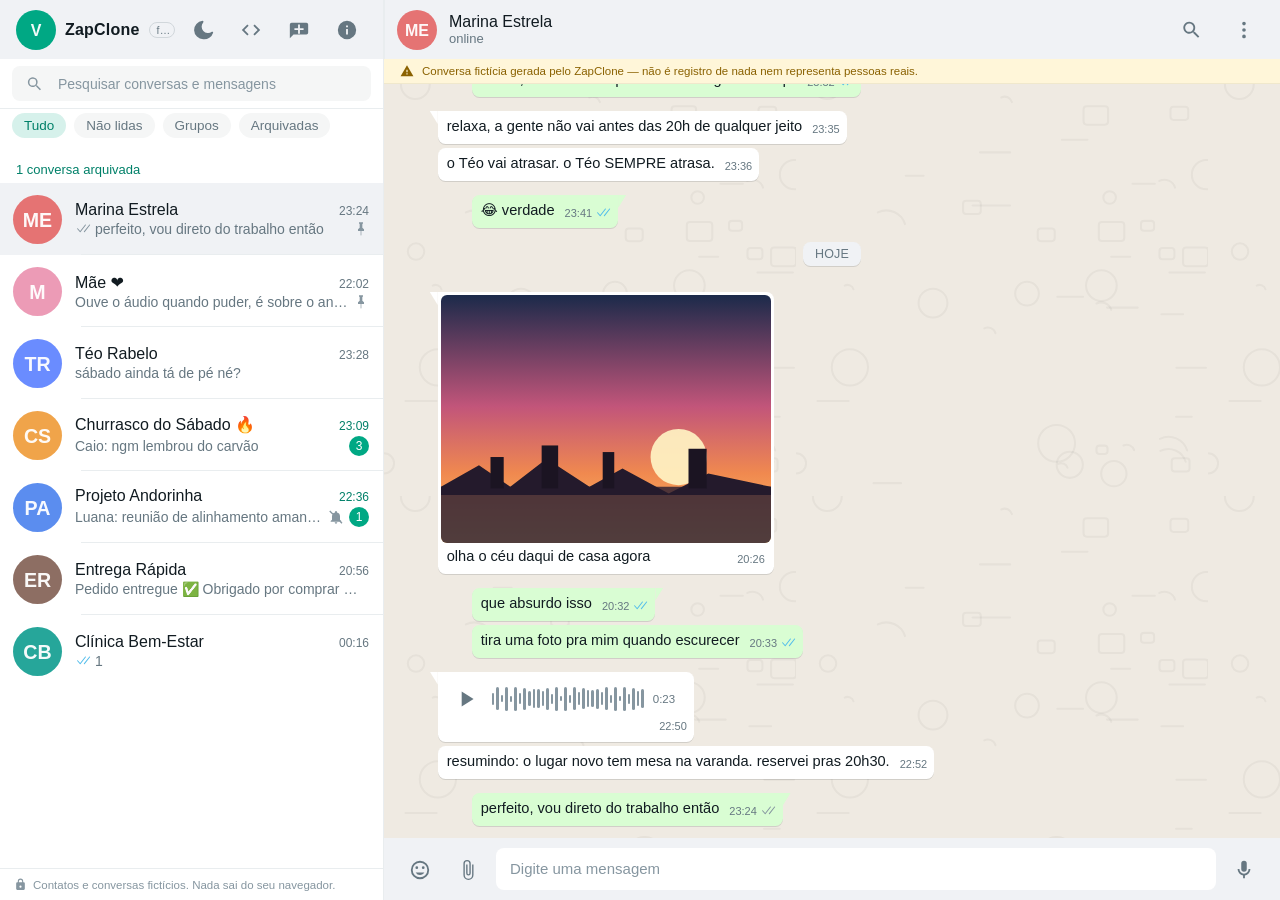
==== zapclone/index.html @ 4e701763 "Add ZapClone, a messaging-app UI clone in vanilla JS New standalone app under zapclone/, alongside t" ====
<!DOCTYPE html>
<html lang="pt-BR" data-theme="light">
<head>
<meta charset="utf-8">
<meta name="viewport" content="width=device-width, initial-scale=1, viewport-fit=cover">
<title>ZapClone — imitador de app de mensagens</title>
<meta name="description" content="Clone da interface de um app de mensagens, feito em HTML/CSS/JS puro. Conversas e contatos totalmente fictícios, com editor de roteiro embutido.">
<meta name="color-scheme" content="light dark">
<link rel="icon" href="data:image/svg+xml,<svg xmlns='http://www.w3.org/2000/svg' viewBox='0 0 32 32'><rect width='32' height='32' rx='8' fill='%2300a884'/><path d='M16 7a9 9 0 0 0-7.8 13.5L7 25l4.6-1.2A9 9 0 1 0 16 7z' fill='%23fff'/></svg>">
<link rel="stylesheet" href="styles.css">
</head>
<body>

<!-- ============================================================
     Sprite de ícones
     ============================================================ -->
<svg style="display:none" aria-hidden="true">
  <symbol id="i-dots" viewBox="0 0 24 24"><path d="M12 7a2 2 0 1 0 0-4 2 2 0 0 0 0 4zm0 7a2 2 0 1 0 0-4 2 2 0 0 0 0 4zm0 7a2 2 0 1 0 0-4 2 2 0 0 0 0 4z"/></symbol>
  <symbol id="i-search" viewBox="0 0 24 24"><path d="M15.01 14h-.8l-.27-.27a6.5 6.5 0 1 0-.7.7l.27.27v.79l5 4.99L20 19l-4.99-5zm-6 0a4.5 4.5 0 1 1 0-9 4.5 4.5 0 0 1 0 9z"/></symbol>
  <symbol id="i-newchat" viewBox="0 0 24 24"><path d="M20 4H4a2 2 0 0 0-2 2v15l4-4h14a2 2 0 0 0 2-2V6a2 2 0 0 0-2-2zm-3 8h-4v4h-2v-4H7v-2h4V6h2v4h4v2z"/></symbol>
  <symbol id="i-back" viewBox="0 0 24 24"><path d="M20 11H7.8l5.6-5.6L12 4l-8 8 8 8 1.4-1.4L7.8 13H20v-2z"/></symbol>
  <symbol id="i-clip" viewBox="0 0 24 24"><path d="M16.5 6v11.5a4 4 0 0 1-8 0V5a2.5 2.5 0 0 1 5 0v10.5a1 1 0 0 1-2 0V6H10v9.5a2.5 2.5 0 0 0 5 0V5a4 4 0 0 0-8 0v12.5a5.5 5.5 0 0 0 11 0V6h-1.5z"/></symbol>
  <symbol id="i-smile" viewBox="0 0 24 24"><path d="M12 2a10 10 0 1 0 0 20 10 10 0 0 0 0-20zm0 18a8 8 0 1 1 0-16 8 8 0 0 1 0 16zM8.5 11a1.5 1.5 0 1 0 0-3 1.5 1.5 0 0 0 0 3zm7 0a1.5 1.5 0 1 0 0-3 1.5 1.5 0 0 0 0 3zM12 17.5c2.03 0 3.8-1.11 4.75-2.75h-9.5A5.49 5.49 0 0 0 12 17.5z"/></symbol>
  <symbol id="i-send" viewBox="0 0 24 24"><path d="M2.01 21 23 12 2.01 3 2 10l15 2-15 2z"/></symbol>
  <symbol id="i-mic" viewBox="0 0 24 24"><path d="M12 14a3 3 0 0 0 3-3V5a3 3 0 0 0-6 0v6a3 3 0 0 0 3 3zm5-3a5 5 0 0 1-10 0H5a7 7 0 0 0 6 6.92V21h2v-3.08A7 7 0 0 0 19 11h-2z"/></symbol>
  <symbol id="i-tick1" viewBox="0 0 16 15"><path d="M10.91 3.316 5.7 10.02a.5.5 0 0 1-.79.02L2.3 7.03a.5.5 0 0 1 .76-.65l2.2 2.56 4.86-6.25a.5.5 0 1 1 .79.62z"/></symbol>
  <symbol id="i-tick2" viewBox="0 0 16 15"><path d="M15.01 3.316 9.8 10.02a.5.5 0 0 1-.79.02l-.3-.34.7-.9 4.81-6.1a.5.5 0 1 1 .79.62zm-4.2 0L5.6 10.02a.5.5 0 0 1-.79.02L2.2 7.03a.5.5 0 0 1 .76-.65l2.2 2.56 4.86-6.25a.5.5 0 1 1 .79.62z"/></symbol>
  <symbol id="i-down" viewBox="0 0 24 24"><path d="M12 15.5 5.5 9l1.4-1.4L12 12.7l5.1-5.1L18.5 9 12 15.5z"/></symbol>
  <symbol id="i-pin" viewBox="0 0 24 24"><path d="M14 4v6l2.5 2.5V15h-4v6l-.5 1-.5-1v-6h-4v-2.5L10 10V4H9V2h6v2h-1z"/></symbol>
  <symbol id="i-mute" viewBox="0 0 24 24"><path d="M12 22a2 2 0 0 0 2-2h-4a2 2 0 0 0 2 2zm6-6v-5a6 6 0 0 0-4.5-5.8V4.5a1.5 1.5 0 0 0-3 0v.7A6 6 0 0 0 6 11v5l-2 2v1h16v-1l-2-2zM3.3 2.3 1.9 3.7l18.4 18.4 1.4-1.4L3.3 2.3z"/></symbol>
  <symbol id="i-play" viewBox="0 0 24 24"><path d="M8 5v14l11-7L8 5z"/></symbol>
  <symbol id="i-pause" viewBox="0 0 24 24"><path d="M6 5h4v14H6V5zm8 0h4v14h-4V5z"/></symbol>
  <symbol id="i-doc" viewBox="0 0 24 28"><path d="M4 0h11l7 7v19a2 2 0 0 1-2 2H4a2 2 0 0 1-2-2V2a2 2 0 0 1 2-2z" opacity=".18"/><path d="M15 0l7 7h-5a2 2 0 0 1-2-2V0z"/><path d="M6 14h12v1.6H6V14zm0 4h12v1.6H6V18zm0 4h8v1.6H6V22z"/></symbol>
  <symbol id="i-x" viewBox="0 0 24 24"><path d="m19 6.41-1.41-1.41L12 10.59 6.41 5 5 6.41 10.59 12 5 17.59 6.41 19 12 13.41 17.59 19 19 17.59 13.41 12 19 6.41z"/></symbol>
  <symbol id="i-info" viewBox="0 0 24 24"><path d="M12 2a10 10 0 1 0 0 20 10 10 0 0 0 0-20zm1 15h-2v-6h2v6zm0-8h-2V7h2v2z"/></symbol>
  <symbol id="i-moon" viewBox="0 0 24 24"><path d="M12.3 22a10 10 0 0 1-.8-19.97c.9-.07 1.35 1.03.73 1.69a7 7 0 0 0 9.4 10.25c.74-.5 1.7.16 1.42 1A10 10 0 0 1 12.3 22z"/></symbol>
  <symbol id="i-sun" viewBox="0 0 24 24"><path d="M12 17a5 5 0 1 1 0-10 5 5 0 0 1 0 10zm0-13.5a1 1 0 0 1 1 1V6a1 1 0 1 1-2 0V4.5a1 1 0 0 1 1-1zm0 15a1 1 0 0 1 1 1V21a1 1 0 1 1-2 0v-1.5a1 1 0 0 1 1-1zM21 11a1 1 0 1 1 0 2h-1.5a1 1 0 1 1 0-2H21zM4.5 11a1 1 0 1 1 0 2H3a1 1 0 1 1 0-2h1.5zm13.8-6.3a1 1 0 0 1 1.42 1.42l-1.07 1.06a1 1 0 0 1-1.41-1.41L18.3 4.7zM6.36 16.93a1 1 0 1 1 1.41 1.41L6.7 19.4A1 1 0 0 1 5.3 18l1.06-1.07zm12 0L19.4 18a1 1 0 0 1-1.41 1.41l-1.06-1.06a1 1 0 0 1 1.41-1.41zM7.77 4.7a1 1 0 0 1-1.41 1.41L5.3 5.05A1 1 0 0 1 6.7 3.64L7.77 4.7z"/></symbol>
  <symbol id="i-code" viewBox="0 0 24 24"><path d="m9.4 16.6-4.6-4.6 4.6-4.6L8 6l-6 6 6 6 1.4-1.4zm5.2 0 4.6-4.6-4.6-4.6L16 6l6 6-6 6-1.4-1.4z"/></symbol>
  <symbol id="i-reply" viewBox="0 0 24 24"><path d="M10 9V5l-7 7 7 7v-4.1c5 0 8.5 1.6 11 5.1-1-5-4-10-11-11z"/></symbol>
  <symbol id="i-warn" viewBox="0 0 24 24"><path d="M1 21h22L12 2 1 21zm12-3h-2v-2h2v2zm0-4h-2v-4h2v4z"/></symbol>
  <symbol id="i-group" viewBox="0 0 24 24"><path d="M16 11a3 3 0 1 0 0-6 3 3 0 0 0 0 6zm-8 0a3 3 0 1 0 0-6 3 3 0 0 0 0 6zm0 2c-2.3 0-7 1.2-7 3.5V19h14v-2.5c0-2.3-4.7-3.5-7-3.5zm8 0c-.3 0-.6 0-1 .1 1.2.8 2 2 2 3.4V19h6v-2.5c0-2.3-4.7-3.5-7-3.5z"/></symbol>
  <symbol id="i-lock" viewBox="0 0 24 24"><path d="M18 8h-1V6a5 5 0 0 0-10 0v2H6a2 2 0 0 0-2 2v10a2 2 0 0 0 2 2h12a2 2 0 0 0 2-2V10a2 2 0 0 0-2-2zM9 6a3 3 0 1 1 6 0v2H9V6zm3 12a2 2 0 1 1 0-4 2 2 0 0 1 0 4z"/></symbol>
  <symbol id="i-chat-art" viewBox="0 0 300 200">
    <rect x="40" y="30" width="150" height="34" rx="17" fill="currentColor" opacity=".22"/>
    <rect x="110" y="76" width="150" height="34" rx="17" fill="currentColor" opacity=".35"/>
    <rect x="40" y="122" width="110" height="34" rx="17" fill="currentColor" opacity=".22"/>
  </symbol>
</svg>

<!-- ============================================================
     Aplicativo
     ============================================================ -->
<div class="app">

  <!-- ------------------------- painel lateral ------------------ -->
  <aside class="sidebar">
    <div class="side-head">
      <div class="brand">
        <span class="avatar sm" id="meAvatar"></span>
        <b>ZapClone</b> <small title="Interface de demonstração com conteúdo fictício">ficção</small>
      </div>
      <button class="icon-btn" id="btnTheme" title="Alternar tema claro/escuro" aria-label="Alternar tema">
        <svg><use href="#i-moon"></use></svg>
      </button>
      <button class="icon-btn" id="btnEditor" title="Editor de roteiro" aria-label="Editor de roteiro">
        <svg><use href="#i-code"></use></svg>
      </button>
      <button class="icon-btn" id="btnNew" title="Nova conversa" aria-label="Nova conversa">
        <svg><use href="#i-newchat"></use></svg>
      </button>
      <button class="icon-btn" id="btnAbout" title="Sobre" aria-label="Sobre">
        <svg><use href="#i-info"></use></svg>
      </button>
    </div>

    <div class="side-search">
      <label class="search-box">
        <svg><use href="#i-search"></use></svg>
        <input id="q" type="search" placeholder="Pesquisar conversas e mensagens" autocomplete="off" aria-label="Pesquisar">
      </label>
    </div>

    <div class="filters" role="group" aria-label="Filtros">
      <button class="chip" data-filter="all"     aria-pressed="true">Tudo</button>
      <button class="chip" data-filter="unread"  aria-pressed="false">Não lidas</button>
      <button class="chip" data-filter="groups"  aria-pressed="false">Grupos</button>
      <button class="chip" data-filter="archived" aria-pressed="false">Arquivadas</button>
    </div>

    <div class="chat-list scroll" id="list" role="list"></div>

    <div class="side-foot">
      <svg><use href="#i-lock"></use></svg>
      <span>Contatos e conversas fictícios. Nada sai do seu navegador.</span>
    </div>
  </aside>

  <!-- ------------------------- conversa ------------------------ -->
  <main class="pane" id="pane">

    <div class="pane-empty" id="paneEmpty">
      <svg class="art" viewBox="0 0 300 200" style="color:var(--text-3)"><use href="#i-chat-art"></use></svg>
      <h2>ZapClone</h2>
      <p>
        Uma recriação da interface de um app de mensagens, em HTML, CSS e JavaScript puro.
        Escolha uma conversa à esquerda — ou abra o <b>editor de roteiro</b> e escreva a sua.
        Todos os contatos e mensagens são inventados.
      </p>
    </div>

    <div id="paneChat" hidden style="display:flex;flex-direction:column;height:100%;min-height:0">
      <header class="chat-head">
        <button class="icon-btn back" id="btnBack" aria-label="Voltar"><svg><use href="#i-back"></use></svg></button>
        <span class="avatar sm" id="headAvatar"></span>
        <div class="who" id="btnProfile" role="button" tabindex="0">
          <b id="headName"></b>
          <span id="headSub"></span>
        </div>
        <button class="icon-btn" id="btnFind" title="Pesquisar na conversa" aria-label="Pesquisar na conversa"><svg><use href="#i-search"></use></svg></button>
        <button class="icon-btn" id="btnChatMenu" title="Mais opções" aria-label="Mais opções"><svg><use href="#i-dots"></use></svg></button>
      </header>

      <div class="fiction-bar">
        <svg><use href="#i-warn"></use></svg>
        <span>Conversa fictícia gerada pelo ZapClone — não é registro de nada nem representa pessoas reais.</span>
      </div>

      <div class="inchat-search" id="findBar">
        <label class="search-box">
          <svg><use href="#i-search"></use></svg>
          <input id="findInput" type="search" placeholder="Pesquisar nesta conversa" autocomplete="off">
        </label>
        <span class="count" id="findCount"></span>
        <button class="icon-btn small" id="findPrev" aria-label="Anterior" style="transform:rotate(180deg)"><svg><use href="#i-down"></use></svg></button>
        <button class="icon-btn small" id="findNext" aria-label="Próximo"><svg><use href="#i-down"></use></svg></button>
        <button class="icon-btn small" id="findClose" aria-label="Fechar busca"><svg><use href="#i-x"></use></svg></button>
      </div>

      <div class="messages scroll" id="messages">
        <div class="messages-inner" id="msgInner"></div>
      </div>

      <button class="jump" id="btnJump" aria-label="Ir para a última mensagem"><svg><use href="#i-down"></use></svg></button>

      <div class="composer">
        <div class="reply-bar" id="replyBar">
          <div class="q"><b id="replyWho"></b><span id="replyText"></span></div>
          <button class="icon-btn small" id="replyCancel" aria-label="Cancelar resposta"><svg><use href="#i-x"></use></svg></button>
        </div>
        <div class="composer-row">
          <button class="icon-btn" id="btnEmoji" title="Emojis" aria-label="Emojis"><svg><use href="#i-smile"></use></svg></button>
          <button class="icon-btn" id="btnAttach" title="Anexar" aria-label="Anexar"><svg><use href="#i-clip"></use></svg></button>
          <div class="input-wrap">
            <textarea id="input" rows="1" placeholder="Digite uma mensagem" aria-label="Mensagem"></textarea>
          </div>
          <button class="icon-btn" id="btnSend" title="Enviar" aria-label="Enviar"><svg><use href="#i-mic"></use></svg></button>
        </div>
        <div class="emoji-pop" id="emojiPop"></div>
      </div>
    </div>
  </main>
</div>

<!-- menus flutuantes -->
<div class="menu" id="menu"></div>

<!-- modal genérico -->
<div class="overlay" id="overlay">
  <div class="modal" role="dialog" aria-modal="true" aria-labelledby="modalTitle">
    <header>
      <h3 id="modalTitle"></h3>
      <button class="icon-btn" id="modalClose" aria-label="Fechar"><svg><use href="#i-x"></use></svg></button>
    </header>
    <div class="body" id="modalBody"></div>
    <footer id="modalFoot"></footer>
  </div>
</div>

<!-- visualizador de imagem -->
<div class="lightbox" id="lightbox">
  <button class="icon-btn close" id="lightboxClose" aria-label="Fechar"><svg><use href="#i-x"></use></svg></button>
  <img id="lightboxImg" alt="">
</div>

<script src="data.js"></script>
<script src="app.js"></script>
</body>
</html>
---- zapclone/styles.css ----
/* ================================================================
   ZapClone — folha de estilo
   ================================================================ */

:root {
  color-scheme: light;

  --band:        #00a884;
  --accent:      #00a884;
  --accent-dark: #008069;
  --link:        #027eb5;

  --app-bg:      #dadbd3;
  --panel:       #ffffff;
  --panel-2:     #f0f2f5;
  --panel-3:     #f5f6f6;
  --hover:       #f5f6f6;
  --active:      #f0f2f5;

  --text:        #111b21;
  --text-2:      #667781;
  --text-3:      #8696a0;
  --divider:     #e9edef;
  --border:      #d1d7db;

  --bubble-in:   #ffffff;
  --bubble-out:  #d9fdd3;
  --bubble-sh:   0 1px .5px rgba(11,20,26,.13);

  --chat-bg:     #efeae2;
  --doodle:      rgba(17,27,33,.045);

  --tick:        #8696a0;
  --tick-read:   #53bdeb;

  --sidebar-w:   min(30vw, 420px);
  --radius:      7.5px;
  --shadow-pop:  0 2px 10px rgba(11,20,26,.16), 0 0 0 1px rgba(11,20,26,.04);

  --font: "Segoe UI", Helvetica, "Helvetica Neue", system-ui, -apple-system, sans-serif;
}

html[data-theme="dark"] {
  color-scheme: dark;

  --band:        #202c33;
  --link:        #53bdeb;

  --app-bg:      #0b141a;
  --panel:       #111b21;
  --panel-2:     #202c33;
  --panel-3:     #182229;
  --hover:       #202c33;
  --active:      #2a3942;

  --text:        #e9edef;
  --text-2:      #8696a0;
  --text-3:      #667781;
  --divider:     #222d34;
  --border:      #2a3942;

  --bubble-in:   #202c33;
  --bubble-out:  #005c4b;
  --bubble-sh:   0 1px .5px rgba(11,20,26,.28);

  --chat-bg:     #0b141a;
  --doodle:      rgba(233,237,239,.035);
}

* { box-sizing: border-box; }

html, body { height: 100%; }
html { overflow: hidden; }

body {
  margin: 0;
  font-family: var(--font);
  font-size: 14.5px;
  color: var(--text);
  background: var(--app-bg);
  overflow: hidden;
  -webkit-font-smoothing: antialiased;
}

/* faixa verde de fundo, igual ao WhatsApp Web */
body::before {
  content: "";
  position: fixed;
  inset: 0 0 auto 0;
  height: 127px;
  background: var(--band);
  z-index: 0;
  transition: background .2s;
}

button, input, textarea { font: inherit; color: inherit; }
button { background: none; border: 0; cursor: pointer; padding: 0; }
::selection { background: rgba(0,168,132,.3); }

/* --- scrollbars ------------------------------------------------ */
.scroll { overflow-y: auto; overscroll-behavior: contain; scrollbar-width: thin; scrollbar-color: var(--border) transparent; }
.scroll::-webkit-scrollbar { width: 6px; }
.scroll::-webkit-scrollbar-thumb { background: var(--border); border-radius: 3px; }
.scroll::-webkit-scrollbar-track { background: transparent; }

/* ================================================================
   SHELL
   ================================================================ */
.app {
  position: relative;
  z-index: 1;
  height: 100%;
  max-width: 1600px;
  margin: 0 auto;
  display: grid;
  grid-template-columns: var(--sidebar-w) 1fr;
  grid-template-rows: minmax(0, 1fr);
  overflow: hidden;
  background: var(--panel);
  box-shadow: 0 6px 18px rgba(11,20,26,.15);
}
@media (min-width: 1441px) { .app { height: calc(100% - 38px); margin: 19px auto; } }

/* ================================================================
   SIDEBAR
   ================================================================ */
.sidebar {
  display: flex;
  flex-direction: column;
  min-width: 0;
  min-height: 0;
  background: var(--panel);
  border-right: 1px solid var(--divider);
}

.side-head {
  flex: 0 0 auto;
  height: 59px;
  padding: 0 16px;
  display: flex;
  align-items: center;
  gap: 8px;
  background: var(--panel-2);
}
.side-head .brand {
  font-weight: 600;
  font-size: 16px;
  letter-spacing: .2px;
  margin-right: auto;
  min-width: 0;
  display: flex;
  align-items: center;
  gap: 9px;
  white-space: nowrap;
}
.side-head .brand b { font-weight: 600; }
.side-head .brand small {
  font-weight: 400;
  font-size: 10.5px;
  color: var(--text-2);
  border: 1px solid var(--border);
  border-radius: 999px;
  padding: 1px 7px;
  white-space: nowrap;
  overflow: hidden;
  text-overflow: ellipsis;
}

.icon-btn {
  width: 40px; height: 40px;
  border-radius: 50%;
  display: grid; place-items: center;
  color: var(--text-2);
  flex: 0 0 auto;
  transition: background .15s, color .15s;
}
.icon-btn:hover { background: var(--active); color: var(--text); }
.icon-btn svg { width: 22px; height: 22px; fill: currentColor; pointer-events: none; }
.icon-btn.small { width: 34px; height: 34px; }
.icon-btn.small svg { width: 19px; height: 19px; }

/* --- busca ----------------------------------------------------- */
.side-search {
  flex: 0 0 auto;
  padding: 7px 12px;
  display: flex;
  gap: 8px;
  align-items: center;
  border-bottom: 1px solid var(--divider);
  background: var(--panel);
}
.search-box {
  flex: 1;
  position: relative;
  display: flex;
  align-items: center;
  background: var(--panel-3);
  border-radius: 8px;
  height: 35px;
  padding: 0 12px 0 0;
}
html[data-theme="dark"] .search-box { background: var(--panel-2); }
.search-box svg { width: 18px; height: 18px; fill: var(--text-3); margin: 0 12px 0 14px; flex: 0 0 auto; }
.search-box input {
  flex: 1; min-width: 0;
  border: 0; outline: 0; background: none;
  font-size: 14px;
}
.search-box input::placeholder { color: var(--text-3); }

.filters { display: flex; gap: 8px; padding: 4px 12px 10px; flex-wrap: wrap; }
.chip {
  border-radius: 999px;
  padding: 5px 12px;
  font-size: 13.5px;
  color: var(--text-2);
  background: var(--panel-3);
  transition: background .15s, color .15s;
}
html[data-theme="dark"] .chip { background: var(--panel-2); }
.chip:hover { background: var(--active); }
.chip[aria-pressed="true"] { background: rgba(0,168,132,.16); color: var(--accent-dark); }
html[data-theme="dark"] .chip[aria-pressed="true"] { color: #d9fdd3; }

/* --- lista de conversas ---------------------------------------- */
.chat-list { flex: 1; min-height: 0; }

.list-label {
  padding: 14px 16px 6px;
  font-size: 13px;
  color: var(--accent-dark);
  font-weight: 500;
}
html[data-theme="dark"] .list-label { color: var(--accent); }

.row {
  display: flex;
  gap: 13px;
  padding: 0 14px 0 13px;
  height: 72px;
  align-items: center;
  cursor: pointer;
  position: relative;
  transition: background .12s;
}
.row:hover { background: var(--hover); }
.row.sel { background: var(--active); }
.row::after {
  content: "";
  position: absolute;
  left: 81px; right: 0; bottom: 0;
  border-bottom: 1px solid var(--divider);
}
.row:last-child::after { border: 0; }

.avatar {
  width: 49px; height: 49px;
  border-radius: 50%;
  flex: 0 0 auto;
  display: grid; place-items: center;
  color: #fff;
  font-weight: 600;
  font-size: 18px;
  letter-spacing: .3px;
  user-select: none;
  overflow: hidden;
}
.avatar.sm { width: 40px; height: 40px; font-size: 15px; }
.avatar.xs { width: 28px; height: 28px; font-size: 11px; }

.row-body { flex: 1; min-width: 0; display: flex; flex-direction: column; gap: 2px; }
.row-top { display: flex; align-items: baseline; gap: 8px; }
.row-name {
  font-size: 16px;
  flex: 1; min-width: 0;
  overflow: hidden; text-overflow: ellipsis; white-space: nowrap;
}
.row-time { font-size: 12px; color: var(--text-2); flex: 0 0 auto; }
.row.has-unread .row-time { color: var(--accent-dark); }
html[data-theme="dark"] .row.has-unread .row-time { color: var(--accent); }

.row-bot { display: flex; align-items: center; gap: 5px; }
.row-prev {
  flex: 1; min-width: 0;
  font-size: 14px; color: var(--text-2);
  display: flex; align-items: center; gap: 4px;
}
.row-prev > span {
  min-width: 0;
  overflow: hidden; text-overflow: ellipsis; white-space: nowrap;
}
.row-prev .tick { flex: 0 0 auto; }

.badge {
  min-width: 20px; height: 20px;
  border-radius: 999px;
  background: var(--accent);
  color: #fff;
  font-size: 12px; font-weight: 500;
  display: grid; place-items: center;
  padding: 0 6px;
  flex: 0 0 auto;
}
.row-flags { display: flex; align-items: center; gap: 4px; color: var(--text-3); }
.row-flags svg { width: 16px; height: 16px; fill: currentColor; }

.empty-list { padding: 40px 24px; text-align: center; color: var(--text-2); font-size: 14px; }

/* --- rodapé do painel ------------------------------------------ */
.side-foot {
  flex: 0 0 auto;
  padding: 9px 14px;
  border-top: 1px solid var(--divider);
  font-size: 11.5px;
  color: var(--text-3);
  display: flex; align-items: center; gap: 6px;
}
.side-foot svg { width: 13px; height: 13px; fill: currentColor; flex: 0 0 auto; }

/* ================================================================
   PAINEL DA CONVERSA
   ================================================================ */
.pane { display: flex; flex-direction: column; min-width: 0; min-height: 0; position: relative; background: var(--chat-bg); }

/* estado vazio */
.pane-empty {
  height: 100%;
  display: flex; flex-direction: column;
  align-items: center; justify-content: center;
  gap: 18px; text-align: center;
  background: var(--panel-3);
  border-bottom: 6px solid var(--accent);
  padding: 24px;
}
html[data-theme="dark"] .pane-empty { background: var(--panel-3); }
.pane-empty h2 { font-size: 32px; font-weight: 300; color: var(--text); margin: 0; }
.pane-empty p { color: var(--text-2); font-size: 14px; max-width: 460px; line-height: 1.6; margin: 0; }
.pane-empty .art { width: 280px; max-width: 60vw; opacity: .9; }

.chat-head {
  flex: 0 0 auto;
  height: 59px;
  padding: 0 16px 0 12px;
  background: var(--panel-2);
  display: flex; align-items: center; gap: 12px;
  border-left: 1px solid var(--divider);
  z-index: 3;
}
.chat-head .back { display: none; }
.chat-head .who { flex: 1; min-width: 0; cursor: pointer; }
.chat-head .who b { display: block; font-size: 16px; font-weight: 500; overflow: hidden; text-overflow: ellipsis; white-space: nowrap; }
.chat-head .who span {
  display: block; font-size: 13px; color: var(--text-2);
  overflow: hidden; text-overflow: ellipsis; white-space: nowrap;
}

/* --- busca dentro da conversa ---------------------------------- */
.inchat-search {
  flex: 0 0 auto;
  display: none;
  gap: 8px; align-items: center;
  padding: 8px 12px;
  background: var(--panel-2);
  border-top: 1px solid var(--divider);
  z-index: 3;
}
.inchat-search.on { display: flex; }
.inchat-search .search-box { background: var(--panel); }
.inchat-search .count { font-size: 12.5px; color: var(--text-2); white-space: nowrap; }

/* --- área das mensagens ---------------------------------------- */
.messages {
  flex: 1; min-height: 0;
  padding: 12px 6%;
  position: relative;
  background-image: var(--doodle-url);
  background-size: 412px;
  background-repeat: repeat;
}
.messages-inner { display: flex; flex-direction: column; gap: 2px; max-width: 1000px; margin: 0 auto; }

.divider {
  align-self: center;
  margin: 12px 0;
  padding: 5px 12px;
  border-radius: 7.5px;
  background: var(--panel-2);
  box-shadow: var(--bubble-sh);
  font-size: 12.5px;
  color: var(--text-2);
  text-transform: uppercase;
  letter-spacing: .2px;
}
.sysmsg {
  align-self: center;
  margin: 4px 0;
  padding: 5px 12px;
  border-radius: 7.5px;
  background: var(--panel-2);
  box-shadow: var(--bubble-sh);
  font-size: 12.5px;
  color: var(--text-2);
  text-align: center;
  max-width: 80%;
}

/* --- balões ---------------------------------------------------- */
.msg { display: flex; max-width: 100%; margin-top: 2px; }
.msg.out { justify-content: flex-end; }
.msg.first { margin-top: 12px; }

.bubble {
  position: relative;
  max-width: min(65%, 560px);
  padding: 6px 7px 8px 9px;
  border-radius: var(--radius);
  background: var(--bubble-in);
  box-shadow: var(--bubble-sh);
  word-wrap: break-word;
  overflow-wrap: anywhere;
}
.msg.out .bubble { background: var(--bubble-out); }
.msg.first .bubble { border-top-left-radius: 0; }
.msg.out.first .bubble { border-top-left-radius: var(--radius); border-top-right-radius: 0; }

/* rabinho */
.msg.first .bubble::before {
  content: "";
  position: absolute; top: 0; left: -8px;
  width: 8px; height: 13px;
  background: var(--bubble-in);
  clip-path: polygon(100% 0, 0 0, 100% 100%);
}
.msg.out.first .bubble::before { left: auto; right: -8px; background: var(--bubble-out); clip-path: polygon(0 0, 100% 0, 0 100%); }

.sender { font-size: 12.8px; font-weight: 500; margin-bottom: 2px; }

.text { font-size: 14.6px; line-height: 19px; white-space: pre-wrap; }
.text::after { content: ""; display: block; clear: both; }
.text a { color: var(--link); text-decoration: none; }
.text a:hover { text-decoration: underline; }
.text mark { background: #f7c948; color: #111b21; border-radius: 2px; padding: 0 1px; }

.meta {
  float: right;
  display: inline-flex; align-items: center; gap: 3px;
  height: 15px;
  margin: 0 0 0 10px;
  position: relative; top: 5px;
  font-size: 11px;
  color: var(--text-2);
  user-select: none;
  white-space: nowrap;
}
/* balões sem linha de texto (áudio, documento) levam o carimbo em barra própria */
.metabar { display: flex; justify-content: flex-end; margin-top: 1px; }
.metabar .meta { float: none; position: static; margin: 0; }
.meta .tick { width: 16px; height: 15px; }
.tick { fill: var(--tick); vertical-align: middle; }
.tick.read { fill: var(--tick-read); }

/* reações */
.reacts {
  position: absolute;
  bottom: -11px; left: 8px;
  display: flex; gap: 2px;
  background: var(--panel-2);
  border: 1px solid var(--divider);
  border-radius: 999px;
  padding: 1px 6px;
  font-size: 12px;
  box-shadow: var(--bubble-sh);
  cursor: pointer;
  white-space: nowrap;
}
.msg.out .reacts { left: auto; right: 8px; }
.msg:has(.reacts) { margin-bottom: 10px; }

/* citação de resposta */
.quote {
  display: block;
  background: rgba(11,20,26,.06);
  border-left: 4px solid var(--qc, var(--accent));
  border-radius: 4px;
  padding: 5px 8px;
  margin-bottom: 4px;
  font-size: 13.5px;
  cursor: pointer;
  max-width: 100%;
}
html[data-theme="dark"] .quote { background: rgba(255,255,255,.06); }
.msg.out .quote { background: rgba(11,20,26,.08); }
html[data-theme="dark"] .msg.out .quote { background: rgba(255,255,255,.08); }
.quote b { display: block; color: var(--qc, var(--accent)); font-weight: 500; margin-bottom: 1px; }
.quote span { display: block; color: var(--text-2); overflow: hidden; text-overflow: ellipsis; white-space: nowrap; }

/* mídia */
.bubble.media { padding: 3px 3px 8px; }
.bubble.media .text { padding: 4px 6px 0 6px; }
.thumb {
  display: block;
  border-radius: 6px;
  overflow: hidden;
  width: 330px; max-width: 100%;
  aspect-ratio: 4 / 3;
  cursor: pointer;
  position: relative;
}
.thumb img { width: 100%; height: 100%; object-fit: cover; display: block; }
.bubble.media.no-caption .meta {
  float: none;
  position: absolute; top: auto; right: 10px; bottom: 12px;
  margin: 0; padding: 2px 6px;
  border-radius: 8px;
  background: rgba(11,20,26,.4);
  color: #fff;
}
.bubble.media.no-caption .tick { fill: #fff; }
.bubble.media.no-caption .tick.read { fill: #a5f3fc; }

/* áudio */
.audio { display: flex; align-items: center; gap: 9px; padding: 4px 2px 2px; min-width: 240px; }
.audio .play {
  width: 34px; height: 34px; border-radius: 50%;
  display: grid; place-items: center;
  color: var(--text-2); flex: 0 0 auto;
}
.audio .play:hover { color: var(--text); }
.audio .play svg { width: 26px; height: 26px; fill: currentColor; }
.audio .wave { flex: 1; min-width: 0; display: flex; align-items: center; gap: 2px; height: 26px; cursor: pointer; }
.audio .wave i {
  flex: 1;
  background: var(--text-3);
  border-radius: 2px;
  min-height: 3px;
  transition: background .12s;
}
.audio .wave i.on { background: var(--accent); }
html[data-theme="dark"] .audio .wave i.on { background: #53bdeb; }
.audio .dur { font-size: 11.5px; color: var(--text-2); flex: 0 0 auto; min-width: 32px; }

/* documento */
.doc {
  display: flex; align-items: center; gap: 11px;
  background: rgba(11,20,26,.05);
  border-radius: 6px;
  padding: 10px 12px;
  min-width: 240px;
  cursor: pointer;
}
html[data-theme="dark"] .doc { background: rgba(255,255,255,.06); }
.doc svg { width: 28px; height: 34px; fill: #d93025; flex: 0 0 auto; }
.doc .dn { flex: 1; min-width: 0; }
.doc .dn b { display: block; font-weight: 400; font-size: 14px; overflow: hidden; text-overflow: ellipsis; white-space: nowrap; }
.doc .dn span { font-size: 11.5px; color: var(--text-2); text-transform: uppercase; }

/* menu de ação no balão */
.msg .act {
  align-self: flex-start;
  margin: 2px 4px;
  opacity: 0;
  color: var(--text-2);
  width: 26px; height: 26px;
  border-radius: 50%;
  display: grid; place-items: center;
  transition: opacity .12s, background .12s;
}
.msg:hover .act, .act:focus-visible { opacity: 1; }
.msg .act:hover { background: rgba(11,20,26,.08); }
.msg .act svg { width: 18px; height: 18px; fill: currentColor; }
.msg.out { flex-direction: row-reverse; }
.msg.out .act { margin-left: 4px; }

/* destaque ao pular pra uma mensagem */
@keyframes flash { 0%,100% { background: transparent; } 30% { background: rgba(0,168,132,.28); } }
.msg.flash .bubble { animation: flash 1.1s ease; }

/* digitando */
.typing { display: flex; gap: 3px; align-items: center; padding: 6px 4px; }
.typing i { width: 7px; height: 7px; border-radius: 50%; background: var(--text-3); animation: blink 1.3s infinite; }
.typing i:nth-child(2) { animation-delay: .18s; }
.typing i:nth-child(3) { animation-delay: .36s; }
@keyframes blink { 0%,60%,100% { opacity: .3; transform: translateY(0); } 30% { opacity: 1; transform: translateY(-2px); } }

/* botão "descer" */
.jump {
  position: absolute;
  right: 22px; bottom: 84px;
  width: 42px; height: 42px;
  border-radius: 50%;
  background: var(--panel-2);
  color: var(--text-2);
  display: grid; place-items: center;
  box-shadow: var(--shadow-pop);
  opacity: 0; pointer-events: none;
  transform: translateY(8px);
  transition: opacity .18s, transform .18s;
  z-index: 4;
}
.jump.on { opacity: 1; pointer-events: auto; transform: none; }
.jump svg { width: 22px; height: 22px; fill: currentColor; }

/* ================================================================
   COMPOSITOR
   ================================================================ */
.composer {
  flex: 0 0 auto;
  background: var(--panel-2);
  padding: 5px 16px;
  z-index: 3;
}

.reply-bar {
  display: none;
  align-items: center; gap: 10px;
  background: var(--panel-3);
  border-radius: 8px 8px 0 0;
  padding: 8px 12px;
  margin: 4px 0 -2px;
}
html[data-theme="dark"] .reply-bar { background: var(--panel-3); }
.reply-bar.on { display: flex; }
.reply-bar .q { flex: 1; min-width: 0; border-left: 4px solid var(--qc, var(--accent)); padding-left: 8px; }
.reply-bar .q b { display: block; font-size: 13px; color: var(--qc, var(--accent)); }
.reply-bar .q span { display: block; font-size: 13px; color: var(--text-2); overflow: hidden; text-overflow: ellipsis; white-space: nowrap; }

.composer-row { display: flex; align-items: flex-end; gap: 8px; padding: 5px 0; }
.input-wrap {
  flex: 1; min-width: 0;
  background: var(--panel);
  border-radius: 8px;
  padding: 9px 12px;
  display: flex;
}
html[data-theme="dark"] .input-wrap { background: var(--panel-2); }
.input-wrap textarea {
  flex: 1; min-width: 0;
  border: 0; outline: 0; background: none; resize: none;
  font-size: 15px; line-height: 20px;
  max-height: 100px;
}
.input-wrap textarea::placeholder { color: var(--text-3); }

/* seletor de emoji */
.emoji-pop {
  position: absolute;
  bottom: 62px; left: 16px;
  width: min(340px, calc(100% - 32px));
  background: var(--panel-2);
  border: 1px solid var(--divider);
  border-radius: 10px;
  box-shadow: var(--shadow-pop);
  padding: 8px;
  display: none;
  grid-template-columns: repeat(8, 1fr);
  gap: 2px;
  max-height: 210px; overflow-y: auto;
  z-index: 20;
}
.emoji-pop.on { display: grid; }
.emoji-pop button { font-size: 21px; line-height: 1; padding: 5px; border-radius: 6px; }
.emoji-pop button:hover { background: var(--active); }

/* ================================================================
   MENUS / MODAIS
   ================================================================ */
.menu {
  position: fixed;
  min-width: 200px;
  background: var(--panel-2);
  border-radius: 4px;
  box-shadow: var(--shadow-pop);
  padding: 7px 0;
  z-index: 60;
  display: none;
}
.menu.on { display: block; }
.menu button {
  display: block; width: 100%; text-align: left;
  padding: 10px 24px 10px 18px;
  font-size: 14.5px;
}
.menu button:hover { background: var(--active); }
.menu button.danger { color: #ea4335; }
.menu hr { border: 0; border-top: 1px solid var(--divider); margin: 6px 0; }

.overlay {
  position: fixed; inset: 0;
  background: rgba(11,20,26,.55);
  display: none;
  align-items: center; justify-content: center;
  padding: 20px;
  z-index: 70;
}
.overlay.on { display: flex; }

.modal {
  background: var(--panel);
  border-radius: 8px;
  box-shadow: 0 12px 40px rgba(0,0,0,.4);
  width: min(760px, 100%);
  max-height: min(86vh, 720px);
  display: flex; flex-direction: column;
  overflow: hidden;
}
.modal header {
  padding: 16px 20px;
  background: var(--panel-2);
  display: flex; align-items: center; gap: 12px;
}
.modal header h3 { margin: 0; font-size: 17px; font-weight: 500; flex: 1; }
.modal .body { padding: 18px 20px; overflow-y: auto; }
.modal .body p { color: var(--text-2); line-height: 1.6; margin: 0 0 12px; font-size: 13.5px; }
.modal footer {
  padding: 12px 20px; background: var(--panel-2);
  display: flex; gap: 10px; justify-content: flex-end; align-items: center;
  flex-wrap: wrap;
}
.modal footer .msgline { margin-right: auto; font-size: 13px; color: var(--text-2); }
.modal footer .msgline.err { color: #ea4335; }
.modal footer .msgline.ok { color: var(--accent-dark); }
html[data-theme="dark"] .modal footer .msgline.ok { color: var(--accent); }

.btn {
  padding: 9px 20px; border-radius: 999px;
  font-size: 14px; font-weight: 500;
  background: var(--panel-3); color: var(--text);
  transition: filter .15s, background .15s;
}
.btn:hover { background: var(--active); }
.btn.primary { background: var(--accent); color: #fff; }
.btn.primary:hover { filter: brightness(1.06); background: var(--accent); }

.editor {
  width: 100%; min-height: 340px;
  font-family: ui-monospace, SFMono-Regular, Menlo, Consolas, monospace;
  font-size: 12.5px; line-height: 1.55;
  border: 1px solid var(--border); border-radius: 6px;
  background: var(--panel-3); color: var(--text);
  padding: 12px; resize: vertical; outline: 0;
  tab-size: 2;
}
.editor:focus { border-color: var(--accent); }

/* perfil do contato */
.profile { text-align: center; }
.profile > .avatar { width: 148px; height: 148px; font-size: 54px; margin: 6px auto 14px; }
.profile h4 { margin: 0 0 4px; font-size: 22px; font-weight: 400; }
.profile .sub { color: var(--text-2); font-size: 14px; }
.profile .field { text-align: left; margin-top: 20px; padding-top: 14px; border-top: 1px solid var(--divider); }
.profile .field small { display: block; color: var(--accent-dark); font-size: 12.5px; margin-bottom: 4px; }
html[data-theme="dark"] .profile .field small { color: var(--accent); }
.profile .members { display: flex; flex-direction: column; gap: 2px; margin-top: 6px; }
.profile .members div { display: flex; align-items: center; gap: 10px; padding: 6px 0; font-size: 14.5px; }

/* visualizador de imagem */
.lightbox {
  position: fixed; inset: 0;
  background: rgba(11,20,26,.94);
  display: none; align-items: center; justify-content: center;
  z-index: 80; padding: 40px;
}
.lightbox.on { display: flex; }
.lightbox img { max-width: 100%; max-height: 100%; border-radius: 6px; }
.lightbox .close { position: absolute; top: 16px; right: 20px; color: #e9edef; }

/* faixa fixa de ficção, logo abaixo do cabeçalho da conversa */
.fiction-bar {
  flex: 0 0 auto;
  display: flex; align-items: center; gap: 8px;
  padding: 5px 16px;
  font-size: 11.5px;
  color: #8a6100;
  background: #fff6d9;
  border-bottom: 1px solid rgba(0,0,0,.06);
  z-index: 3;
}
html[data-theme="dark"] .fiction-bar { color: #f0c96a; background: #2c2513; border-bottom-color: rgba(255,255,255,.06); }
.fiction-bar svg { width: 14px; height: 14px; fill: currentColor; flex: 0 0 auto; }

/* aviso no topo do histórico, no lugar do aviso de criptografia */
.notice {
  align-self: center;
  margin: 8px 0 4px;
  padding: 6px 14px;
  border-radius: 7.5px;
  background: #fff6d9;
  color: #8a6100;
  font-size: 12.5px;
  text-align: center;
  max-width: 84%;
  box-shadow: var(--bubble-sh);
}
html[data-theme="dark"] .notice { background: #2c2513; color: #f0c96a; }

/* ================================================================
   RESPONSIVO
   ================================================================ */
@media (max-width: 860px) {
  body::before { display: none; }
  .app { grid-template-columns: 1fr; height: 100%; margin: 0; max-width: none; box-shadow: none; }
  .sidebar { border-right: 0; }
  .pane {
    position: absolute; inset: 0; z-index: 10;
    transform: translateX(100%);
    transition: transform .22s ease;
    visibility: hidden;
  }
  body.chat-open .pane { transform: none; visibility: visible; }
  body.chat-open .sidebar { visibility: hidden; }
  .chat-head .back { display: grid; }
  .chat-head { border-left: 0; }
  .messages { padding: 10px 12px; }
  .bubble { max-width: 82%; }
  .thumb { width: 260px; }
  .composer { padding: 5px 8px; }
  .fiction-bar { padding: 5px 12px; font-size: 11px; }
  .side-head { padding: 0 10px; }
}

@media (max-width: 400px) {
  .bubble { max-width: 88%; }
  .thumb { width: 100%; }
}

@media (prefers-reduced-motion: reduce) {
  *, *::before, *::after { animation-duration: .001ms !important; transition-duration: .001ms !important; }
}
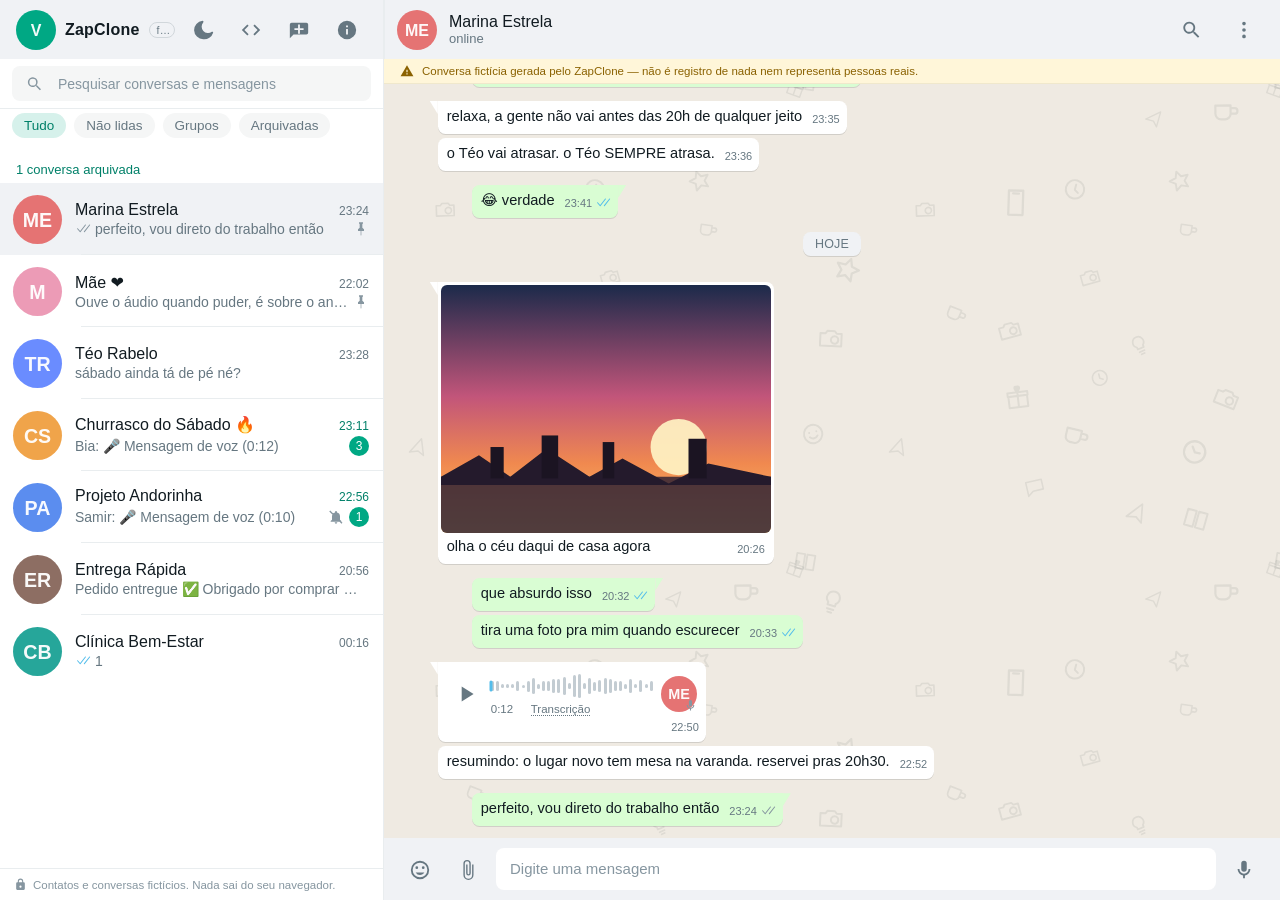
==== commit 318a0e6e: "Add real voice playback, mobile gestures, and fix four UI bugs Voice messages now play. A scripted m" ====
--- a/zapclone/index.html
+++ b/zapclone/index.html
@@ -3,11 +3,23 @@
 <head>
 <meta charset="utf-8">
 <meta name="viewport" content="width=device-width, initial-scale=1, viewport-fit=cover">
-<title>ZapClone — imitador de app de mensagens</title>
+<title>ZapClone</title>
 <meta name="description" content="Clone da interface de um app de mensagens, feito em HTML/CSS/JS puro. Conversas e contatos totalmente fictícios, com editor de roteiro embutido.">
 <meta name="color-scheme" content="light dark">
 <link rel="icon" href="data:image/svg+xml,<svg xmlns='http://www.w3.org/2000/svg' viewBox='0 0 32 32'><rect width='32' height='32' rx='8' fill='%2300a884'/><path d='M16 7a9 9 0 0 0-7.8 13.5L7 25l4.6-1.2A9 9 0 1 0 16 7z' fill='%23fff'/></svg>">
 <link rel="stylesheet" href="styles.css">
+<script>
+/* define o tema antes da primeira pintura, para a tela não piscar branca */
+(function () {
+  try {
+    var d = document.documentElement;
+    var t = localStorage.getItem('zapclone.theme')
+         || d.getAttribute('data-theme')
+         || (matchMedia('(prefers-color-scheme: dark)').matches ? 'dark' : 'light');
+    d.setAttribute('data-theme', t);
+  } catch (e) {}
+})();
+</script>
 </head>
 <body>
 
@@ -39,6 +51,7 @@
   <symbol id="i-reply" viewBox="0 0 24 24"><path d="M10 9V5l-7 7 7 7v-4.1c5 0 8.5 1.6 11 5.1-1-5-4-10-11-11z"/></symbol>
   <symbol id="i-warn" viewBox="0 0 24 24"><path d="M1 21h22L12 2 1 21zm12-3h-2v-2h2v2zm0-4h-2v-4h2v4z"/></symbol>
   <symbol id="i-group" viewBox="0 0 24 24"><path d="M16 11a3 3 0 1 0 0-6 3 3 0 0 0 0 6zm-8 0a3 3 0 1 0 0-6 3 3 0 0 0 0 6zm0 2c-2.3 0-7 1.2-7 3.5V19h14v-2.5c0-2.3-4.7-3.5-7-3.5zm8 0c-.3 0-.6 0-1 .1 1.2.8 2 2 2 3.4V19h6v-2.5c0-2.3-4.7-3.5-7-3.5z"/></symbol>
+  <symbol id="i-trash" viewBox="0 0 24 24"><path d="M6 19a2 2 0 0 0 2 2h8a2 2 0 0 0 2-2V7H6v12zM19 4h-3.5l-1-1h-5l-1 1H5v2h14V4z"/></symbol>
   <symbol id="i-lock" viewBox="0 0 24 24"><path d="M18 8h-1V6a5 5 0 0 0-10 0v2H6a2 2 0 0 0-2 2v10a2 2 0 0 0 2 2h12a2 2 0 0 0 2-2V10a2 2 0 0 0-2-2zM9 6a3 3 0 1 1 6 0v2H9V6zm3 12a2 2 0 1 1 0-4 2 2 0 0 1 0 4z"/></symbol>
   <symbol id="i-chat-art" viewBox="0 0 300 200">
     <rect x="40" y="30" width="150" height="34" rx="17" fill="currentColor" opacity=".22"/>
@@ -108,7 +121,7 @@
       </p>
     </div>
 
-    <div id="paneChat" hidden style="display:flex;flex-direction:column;height:100%;min-height:0">
+    <div class="pane-chat" id="paneChat" hidden>
       <header class="chat-head">
         <button class="icon-btn back" id="btnBack" aria-label="Voltar"><svg><use href="#i-back"></use></svg></button>
         <span class="avatar sm" id="headAvatar"></span>
@@ -122,7 +135,7 @@
 
       <div class="fiction-bar">
         <svg><use href="#i-warn"></use></svg>
-        <span>Conversa fictícia gerada pelo ZapClone — não é registro de nada nem representa pessoas reais.</span>
+        <span>Conversa fictícia gerada pelo ZapClone<span class="long"> — não é registro de nada nem representa pessoas reais</span>.</span>
       </div>
 
       <div class="inchat-search" id="findBar">
@@ -147,13 +160,21 @@
           <div class="q"><b id="replyWho"></b><span id="replyText"></span></div>
           <button class="icon-btn small" id="replyCancel" aria-label="Cancelar resposta"><svg><use href="#i-x"></use></svg></button>
         </div>
-        <div class="composer-row">
+        <div class="composer-row" id="composerRow">
           <button class="icon-btn" id="btnEmoji" title="Emojis" aria-label="Emojis"><svg><use href="#i-smile"></use></svg></button>
           <button class="icon-btn" id="btnAttach" title="Anexar" aria-label="Anexar"><svg><use href="#i-clip"></use></svg></button>
           <div class="input-wrap">
             <textarea id="input" rows="1" placeholder="Digite uma mensagem" aria-label="Mensagem"></textarea>
           </div>
-          <button class="icon-btn" id="btnSend" title="Enviar" aria-label="Enviar"><svg><use href="#i-mic"></use></svg></button>
+          <button class="icon-btn" id="btnSend" title="Gravar áudio" aria-label="Gravar áudio"><svg><use href="#i-mic"></use></svg></button>
+        </div>
+
+        <div class="rec-row" id="recRow">
+          <button class="icon-btn" id="recCancel" title="Descartar" aria-label="Descartar gravação"><svg><use href="#i-trash"></use></svg></button>
+          <span class="blip" aria-hidden="true"></span>
+          <span class="rt" id="recTime">0:00</span>
+          <span class="hint">Gravando… toque no avião para enviar</span>
+          <button class="icon-btn send-rec" id="recSend" title="Enviar áudio" aria-label="Enviar áudio"><svg><use href="#i-send"></use></svg></button>
         </div>
         <div class="emoji-pop" id="emojiPop"></div>
       </div>
--- a/zapclone/styles.css
+++ b/zapclone/styles.css
@@ -28,7 +28,7 @@
   --bubble-sh:   0 1px .5px rgba(11,20,26,.13);
 
   --chat-bg:     #efeae2;
-  --doodle:      rgba(17,27,33,.045);
+  --doodle:      rgba(17,27,33,.075);
 
   --tick:        #8696a0;
   --tick-read:   #53bdeb;
@@ -64,12 +64,44 @@
   --bubble-sh:   0 1px .5px rgba(11,20,26,.28);
 
   --chat-bg:     #0b141a;
-  --doodle:      rgba(233,237,239,.035);
+  --doodle:      rgba(233,237,239,.05);
+}
+
+/* mesmo conjunto de tokens quando o sistema está no escuro e ninguém
+   escolheu explicitamente o claro — vale antes de o script rodar */
+@media (prefers-color-scheme: dark) {
+  :root:not([data-theme="light"]) {
+    color-scheme: dark;
+
+    --band:        #202c33;
+    --link:        #53bdeb;
+
+    --app-bg:      #0b141a;
+    --panel:       #111b21;
+    --panel-2:     #202c33;
+    --panel-3:     #182229;
+    --hover:       #202c33;
+    --active:      #2a3942;
+
+    --text:        #e9edef;
+    --text-2:      #8696a0;
+    --text-3:      #667781;
+    --divider:     #222d34;
+    --border:      #2a3942;
+
+    --bubble-in:   #202c33;
+    --bubble-out:  #005c4b;
+    --bubble-sh:   0 1px .5px rgba(11,20,26,.28);
+
+    --chat-bg:     #0b141a;
+    --doodle:      rgba(233,237,239,.05);
+  }
 }
 
 * { box-sizing: border-box; }
-
-html, body { height: 100%; }
+[hidden] { display: none !important; }
+
+html, body { height: 100%; height: 100dvh; }
 html { overflow: hidden; }
 
 body {
@@ -79,7 +111,9 @@
   color: var(--text);
   background: var(--app-bg);
   overflow: hidden;
+  overscroll-behavior: none;
   -webkit-font-smoothing: antialiased;
+  -webkit-tap-highlight-color: transparent;
 }
 
 /* faixa verde de fundo, igual ao WhatsApp Web */
@@ -321,6 +355,7 @@
    PAINEL DA CONVERSA
    ================================================================ */
 .pane { display: flex; flex-direction: column; min-width: 0; min-height: 0; position: relative; background: var(--chat-bg); }
+.pane-chat { display: flex; flex-direction: column; height: 100%; min-height: 0; }
 
 /* estado vazio */
 .pane-empty {
@@ -374,7 +409,7 @@
   padding: 12px 6%;
   position: relative;
   background-image: var(--doodle-url);
-  background-size: 412px;
+  background-size: 480px;
   background-repeat: repeat;
 }
 .messages-inner { display: flex; flex-direction: column; gap: 2px; max-width: 1000px; margin: 0 auto; }
@@ -405,7 +440,7 @@
 }
 
 /* --- balões ---------------------------------------------------- */
-.msg { display: flex; max-width: 100%; margin-top: 2px; }
+.msg { display: flex; max-width: 100%; margin-top: 2px; position: relative; }
 .msg.out { justify-content: flex-end; }
 .msg.first { margin-top: 12px; }
 
@@ -519,7 +554,10 @@
 .bubble.media.no-caption .tick.read { fill: #a5f3fc; }
 
 /* áudio */
-.audio { display: flex; align-items: center; gap: 9px; padding: 4px 2px 2px; min-width: 240px; }
+.audio {
+  display: flex; align-items: center; gap: 8px;
+  padding: 5px 2px 0; min-width: 252px; max-width: 100%;
+}
 .audio .play {
   width: 34px; height: 34px; border-radius: 50%;
   display: grid; place-items: center;
@@ -527,17 +565,86 @@
 }
 .audio .play:hover { color: var(--text); }
 .audio .play svg { width: 26px; height: 26px; fill: currentColor; }
-.audio .wave { flex: 1; min-width: 0; display: flex; align-items: center; gap: 2px; height: 26px; cursor: pointer; }
+.audio.loading .play svg { opacity: .45; }
+
+.audio .acol { flex: 1; min-width: 0; display: flex; flex-direction: column; gap: 3px; }
+
+.audio .wave {
+  position: relative;
+  display: flex; align-items: center; gap: 2px;
+  height: 27px; cursor: pointer; touch-action: none;
+}
 .audio .wave i {
-  flex: 1;
-  background: var(--text-3);
+  flex: 1 1 0;
+  max-width: 3px;
+  background: var(--wave-off, #c3ccd2);
   border-radius: 2px;
   min-height: 3px;
-  transition: background .12s;
-}
-.audio .wave i.on { background: var(--accent); }
-html[data-theme="dark"] .audio .wave i.on { background: #53bdeb; }
-.audio .dur { font-size: 11.5px; color: var(--text-2); flex: 0 0 auto; min-width: 32px; }
+  pointer-events: none;
+}
+.audio .wave { justify-content: space-between; }
+html[data-theme="dark"] .audio .wave i { background: #5d6b73; }
+.audio .wave i.on { background: var(--wave-on, #7f8b91); }
+html[data-theme="dark"] .audio .wave i.on { background: #a5b1b7; }
+.audio.playing .wave i.on { background: var(--accent); }
+html[data-theme="dark"] .audio.playing .wave i.on { background: #53bdeb; }
+
+.audio .dot {
+  position: absolute; top: 50%; left: 0;
+  width: 11px; height: 11px; border-radius: 50%;
+  z-index: 1;
+  background: var(--accent);
+  transform: translate(-50%, -50%);
+  pointer-events: none;
+  transition: background .15s;
+}
+html[data-theme="dark"] .audio .dot { background: #53bdeb; }
+.audio:not(.played):not(.playing) .dot { background: #53bdeb; }
+
+.audio .arow { display: flex; align-items: center; gap: 10px; }
+.audio .dur { font-size: 11.5px; color: var(--text-2); flex: 0 0 auto; min-width: 30px; }
+.audio .tr-toggle {
+  font-size: 11.5px; color: var(--text-2);
+  border-bottom: 1px dotted currentColor;
+  line-height: 1.1;
+}
+.audio .tr-toggle:hover { color: var(--text); }
+
+.audio .speed {
+  flex: 0 0 auto;
+  min-width: 30px; height: 22px;
+  border-radius: 11px;
+  background: rgba(11,20,26,.12);
+  color: var(--text-2);
+  font-size: 11.5px; font-weight: 600;
+  display: grid; place-items: center;
+  padding: 0 6px;
+}
+html[data-theme="dark"] .audio .speed { background: rgba(255,255,255,.14); }
+.audio { padding-bottom: 2px; }
+.audio .ava { width: 36px; height: 36px; }
+.audio .ava-mic {
+  position: absolute;
+  right: -1px; bottom: -1px;
+  width: 15px; height: 15px;
+  border-radius: 50%;
+  display: grid; place-items: center;
+}
+.audio .ava-wrap { position: relative; flex: 0 0 auto; align-self: center; }
+.audio .ava-mic svg { width: 13px; height: 13px; fill: #8696a0; }
+.audio.played .ava-mic svg, .audio.playing .ava-mic svg { fill: var(--tick-read); }
+
+.transcript {
+  margin: 6px 2px 2px;
+  padding: 8px 10px;
+  border-radius: 6px;
+  background: rgba(11,20,26,.055);
+  font-size: 13.5px; line-height: 19px;
+  color: var(--text);
+}
+html[data-theme="dark"] .transcript { background: rgba(255,255,255,.06); }
+.transcript small { display: block; color: var(--text-2); font-size: 11px; margin-bottom: 3px; }
+.transcript .w.on { background: rgba(0,168,132,.22); border-radius: 3px; }
 
 /* documento */
 .doc {
@@ -625,6 +732,24 @@
 .reply-bar .q span { display: block; font-size: 13px; color: var(--text-2); overflow: hidden; text-overflow: ellipsis; white-space: nowrap; }
 
 .composer-row { display: flex; align-items: flex-end; gap: 8px; padding: 5px 0; }
+.composer-row.hide { display: none; }
+
+.rec-row {
+  display: none;
+  align-items: center; gap: 12px;
+  padding: 11px 4px;
+}
+.rec-row.on { display: flex; }
+.rec-row .blip {
+  width: 10px; height: 10px; border-radius: 50%;
+  background: #ea4335; flex: 0 0 auto;
+  animation: pulse 1.1s infinite;
+}
+@keyframes pulse { 0%,100% { opacity: 1; } 50% { opacity: .25; } }
+.rec-row .rt { font-size: 15px; font-variant-numeric: tabular-nums; flex: 0 0 auto; min-width: 46px; }
+.rec-row .hint { flex: 1; min-width: 0; color: var(--text-2); font-size: 13px;
+  overflow: hidden; text-overflow: ellipsis; white-space: nowrap; }
+.rec-row .send-rec { color: var(--accent); }
 .input-wrap {
   flex: 1; min-width: 0;
   background: var(--panel);
@@ -809,19 +934,73 @@
   body.chat-open .pane { transform: none; visibility: visible; }
   body.chat-open .sidebar { visibility: hidden; }
   .chat-head .back { display: grid; }
-  .chat-head { border-left: 0; }
+  .chat-head { border-left: 0; padding-left: 4px; gap: 10px; }
+  .chat-head .icon-btn { width: 42px; height: 42px; }
   .messages { padding: 10px 12px; }
-  .bubble { max-width: 82%; }
+  .bubble { max-width: 84%; }
   .thumb { width: 260px; }
-  .composer { padding: 5px 8px; }
-  .fiction-bar { padding: 5px 12px; font-size: 11px; }
-  .side-head { padding: 0 10px; }
+  .fiction-bar { padding: 6px 12px; font-size: 11px; white-space: nowrap; }
+  .fiction-bar .long { display: none; }
+  .fiction-bar span { overflow: hidden; text-overflow: ellipsis; }
+  .messages { background-size: 320px; }
+
+  /* área segura: notch em cima, barra de gestos embaixo */
+  .side-head { padding: 0 6px 0 10px; padding-top: env(safe-area-inset-top); height: calc(59px + env(safe-area-inset-top)); }
+  .chat-head { padding-top: env(safe-area-inset-top); height: calc(59px + env(safe-area-inset-top)); }
+  .composer { padding: 5px 8px calc(5px + env(safe-area-inset-bottom)); }
+  .side-foot { padding-bottom: calc(9px + env(safe-area-inset-bottom)); }
+  .jump { bottom: calc(84px + env(safe-area-inset-bottom)); right: 14px; }
+
+  /* 16px evita o zoom automático do iOS ao focar o campo */
+  .input-wrap textarea { font-size: 16px; line-height: 21px; }
+  .input-wrap { padding: 8px 12px; }
+  .search-box input { font-size: 16px; }
+
+  /* alvos de toque maiores */
+  .icon-btn { width: 42px; height: 42px; }
+  .chip { padding: 7px 14px; }
+  .menu { min-width: 224px; }
+  .menu button { padding: 13px 24px 13px 18px; font-size: 15px; }
+
+  /* o menu de ação do balão só existe no desktop; no celular é toque longo */
+  .msg .act { display: none; }
+
+  .audio { min-width: 0; }
+  .audio .ava { width: 34px; height: 34px; }
+  .modal { max-height: 92vh; border-radius: 10px; }
+  .modal .body { padding: 16px; }
+  .modal footer { padding: 10px 14px; }
+  .modal footer .msgline { flex-basis: 100%; margin: 0 0 6px; }
+  .emoji-pop { grid-template-columns: repeat(7, 1fr); bottom: calc(62px + env(safe-area-inset-bottom)); }
 }
 
 @media (max-width: 400px) {
   .bubble { max-width: 88%; }
   .thumb { width: 100%; }
-}
+  .brand small { display: none; }
+}
+
+/* enquanto o teclado virtual está aberto, a área segura de baixo some */
+body.kb-open .composer { padding-bottom: 5px; }
+body.kb-open .jump { bottom: 84px; }
+
+/* toque longo: resposta visual antes de abrir o menu */
+.msg.pressing .bubble { filter: brightness(.94); }
+html[data-theme="dark"] .msg.pressing .bubble { filter: brightness(1.28); }
+
+/* arrastar para responder */
+.msg .swipe-hint {
+  position: absolute; top: 50%; left: -34px;
+  width: 26px; height: 26px; margin-top: -13px;
+  border-radius: 50%;
+  background: var(--panel-2);
+  display: grid; place-items: center;
+  opacity: 0; pointer-events: none;
+}
+.msg.out .swipe-hint { left: auto; right: -34px; }
+.msg .swipe-hint svg { width: 15px; height: 15px; fill: var(--text-2); }
+.msg .bubble { transition: transform .18s ease; }
+.msg.swiping .bubble { transition: none; }
 
 @media (prefers-reduced-motion: reduce) {
   *, *::before, *::after { animation-duration: .001ms !important; transition-duration: .001ms !important; }
